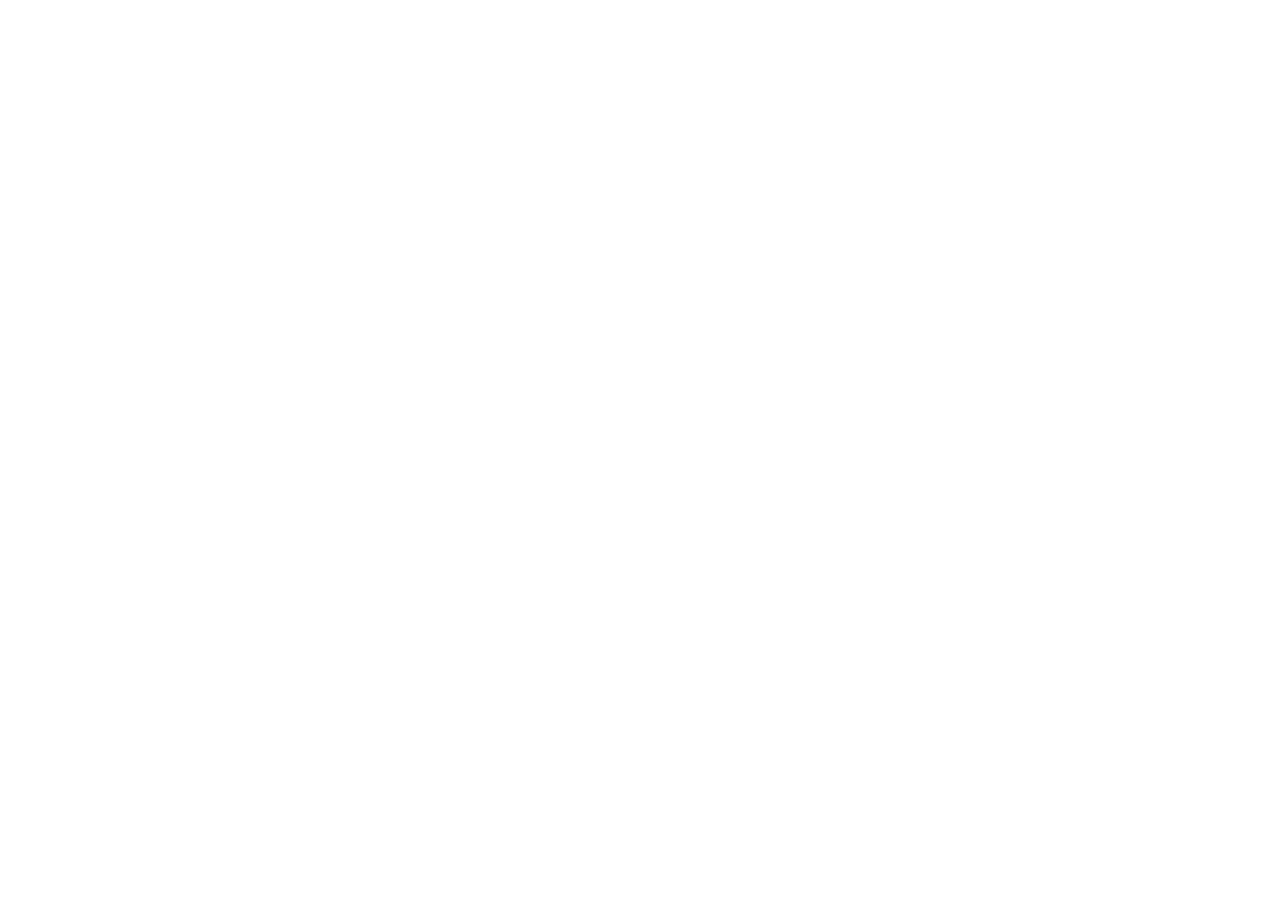
==== odin-calculator/index.html @ 67654f36 "added calculator exersize" ====
<!DOCTYPE html>
<html lang="en">
<head>
    <meta charset="UTF-8">
    <meta http-equiv="X-UA-Compatible" content="IE=edge">
    <meta name="viewport" content="width=device-width, initial-scale=1.0">
    <script type="application/javascript" src="script.js" defer></script>
    <link rel="stylesheet" href="style.css">
    <title>Calculator</title>
</head>
<body>
    
</body>
</html>
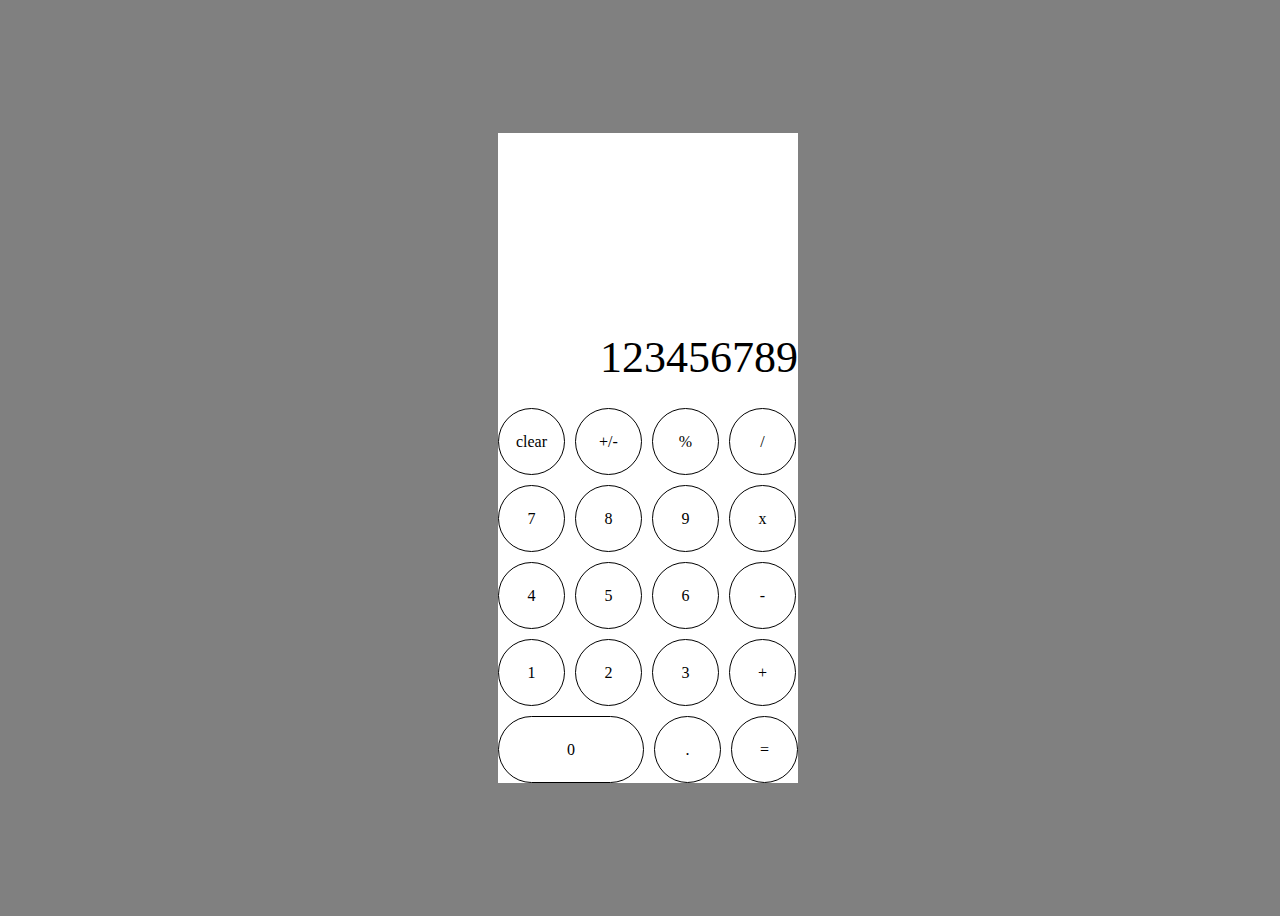
==== commit 36bf6529: "added calculator htl" ====
--- a/odin-calculator/index.html
+++ b/odin-calculator/index.html
@@ -9,6 +9,29 @@
     <title>Calculator</title>
 </head>
 <body>
-    
+    <div class="container">
+            <div class="screen">123456789</div>
+            <div class="input">
+                <div class="button grey" id="clear">clear</div>
+                <div class="button grey" id="plusminus">+/-</div>
+                <div class="button grey" id="percentage">%</div>
+                <div class="button orange" id="divide">/</div>
+                <div class="button number" id="7">7</div>
+                <div class="button number" id="8">8</div>
+                <div class="button number" id="9">9</div>
+                <div class="button orange" id="multiply">x</div>
+                <div class="button number" id="4">4</div>
+                <div class="button number" id="5">5</div>
+                <div class="button number" id="6">6</div>
+                <div class="button orange" id="subtract">-</div>
+                <div class="button number" id="1">1</div>
+                <div class="button number" id="2">2</div>
+                <div class="button number" id="3">3</div>
+                <div class="button orange" id="add">+</div>
+                <div class="button number double" id="0">0</div>
+                <div class="button number" id="dot">.</div>
+                <div class="button orange" id="operate">=</div>
+            </div>
+    </div>
 </body>
 </html>--- a/odin-calculator/style.css
+++ b/odin-calculator/style.css
@@ -0,0 +1,47 @@
+body{
+    background-color: grey;
+   width: 100vw;
+    height: 100vh;
+    display: flex;
+    justify-content: center;
+    align-items: center;
+}
+
+
+.container{
+    background-color: white;
+    height: 650px;
+    width: 300px;
+    display: flex;
+    flex-direction: column;
+    justify-content: space-between;
+}
+
+.screen{
+    font-size: 44px;
+    flex: 2;
+    display: flex;
+    align-items: flex-end;
+    justify-content: flex-end;
+    padding-bottom: 25px;
+}
+
+.input{
+    display: flex;
+    flex-wrap: wrap;
+    gap: 10px;
+}
+
+.button{
+    width: 65px;
+    height: 65px;
+    border: 1px solid black;
+    border-radius: 60px;
+    display: flex;
+    justify-content: center;
+    align-items: center;
+}
+
+.double{
+    flex: 2;
+}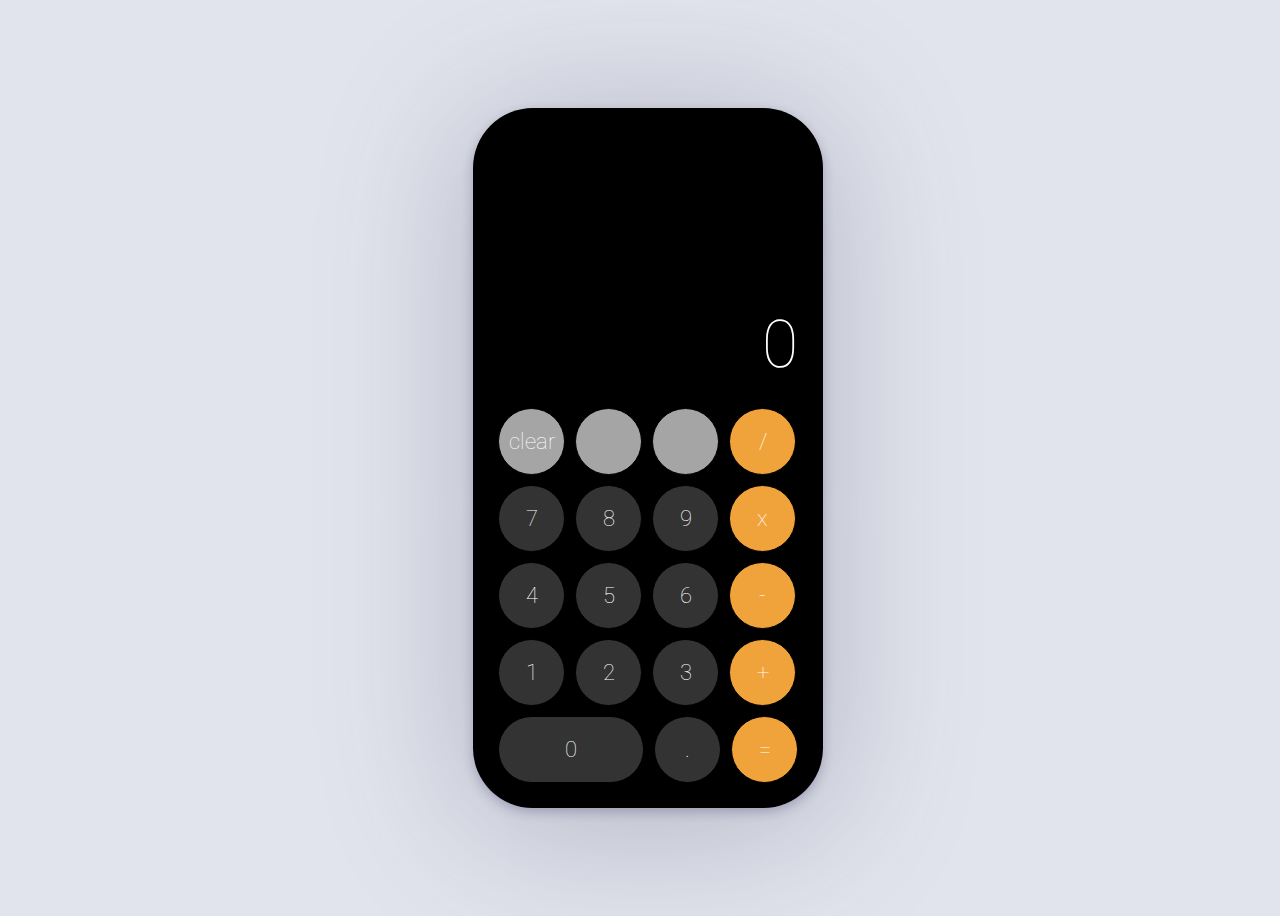
==== commit 878200b2: "added css" ====
--- a/odin-calculator/index.html
+++ b/odin-calculator/index.html
@@ -4,17 +4,21 @@
     <meta charset="UTF-8">
     <meta http-equiv="X-UA-Compatible" content="IE=edge">
     <meta name="viewport" content="width=device-width, initial-scale=1.0">
+    <link rel="preconnect" href="https://fonts.googleapis.com">
+    <link rel="preconnect" href="https://fonts.gstatic.com" crossorigin>
+    <link href="https://fonts.googleapis.com/css2?family=Roboto:wght@100&display=swap" rel="stylesheet">
     <script type="application/javascript" src="script.js" defer></script>
     <link rel="stylesheet" href="style.css">
     <title>Calculator</title>
 </head>
 <body>
     <div class="container">
-            <div class="screen">123456789</div>
+            <div class="history" id="history"></div>
+            <div class="screen" id="screen">0</div>
             <div class="input">
                 <div class="button grey" id="clear">clear</div>
-                <div class="button grey" id="plusminus">+/-</div>
-                <div class="button grey" id="percentage">%</div>
+                <div class="button grey" id="plusminus"></div>
+                <div class="button grey" id="percentage"></div>
                 <div class="button orange" id="divide">/</div>
                 <div class="button number" id="7">7</div>
                 <div class="button number" id="8">8</div>
--- a/odin-calculator/style.css
+++ b/odin-calculator/style.css
@@ -1,24 +1,34 @@
 body{
-    background-color: grey;
+    background-color: #E2E4ED;
    width: 100vw;
     height: 100vh;
     display: flex;
     justify-content: center;
     align-items: center;
+    color: #FFF;
+    font-family: 'Roboto', sans-serif;
+    font-size: 22px;
+    font-weight: 100;
 }
 
 
 .container{
-    background-color: white;
+    background-color: #000;
     height: 650px;
     width: 300px;
     display: flex;
     flex-direction: column;
     justify-content: space-between;
+    padding: 25px;
+    border-radius: 60px;
+    box-shadow: 0px 4px 11px rgba(27, 25, 89, 0.25), 0px 14px 144px 10px rgba(49, 52, 81, 0.25);
 }
 
+
 .screen{
-    font-size: 44px;
+    font-size: 66px;
+    font-weight: 100;
+
     flex: 2;
     display: flex;
     align-items: flex-end;
@@ -40,6 +50,26 @@
     display: flex;
     justify-content: center;
     align-items: center;
+    background-color: #333333;
+    transition: all 0.3s;
+
+}
+
+
+.grey{
+    background-color: #A5A5A5;
+}
+
+.orange{
+    background-color: #F1A33B;
+}
+.selected{
+    background-color: #fff;
+    color: #F1A33B;
+}
+
+.tapped{
+    background-color: rgb(137, 137, 137);
 }
 
 .double{
